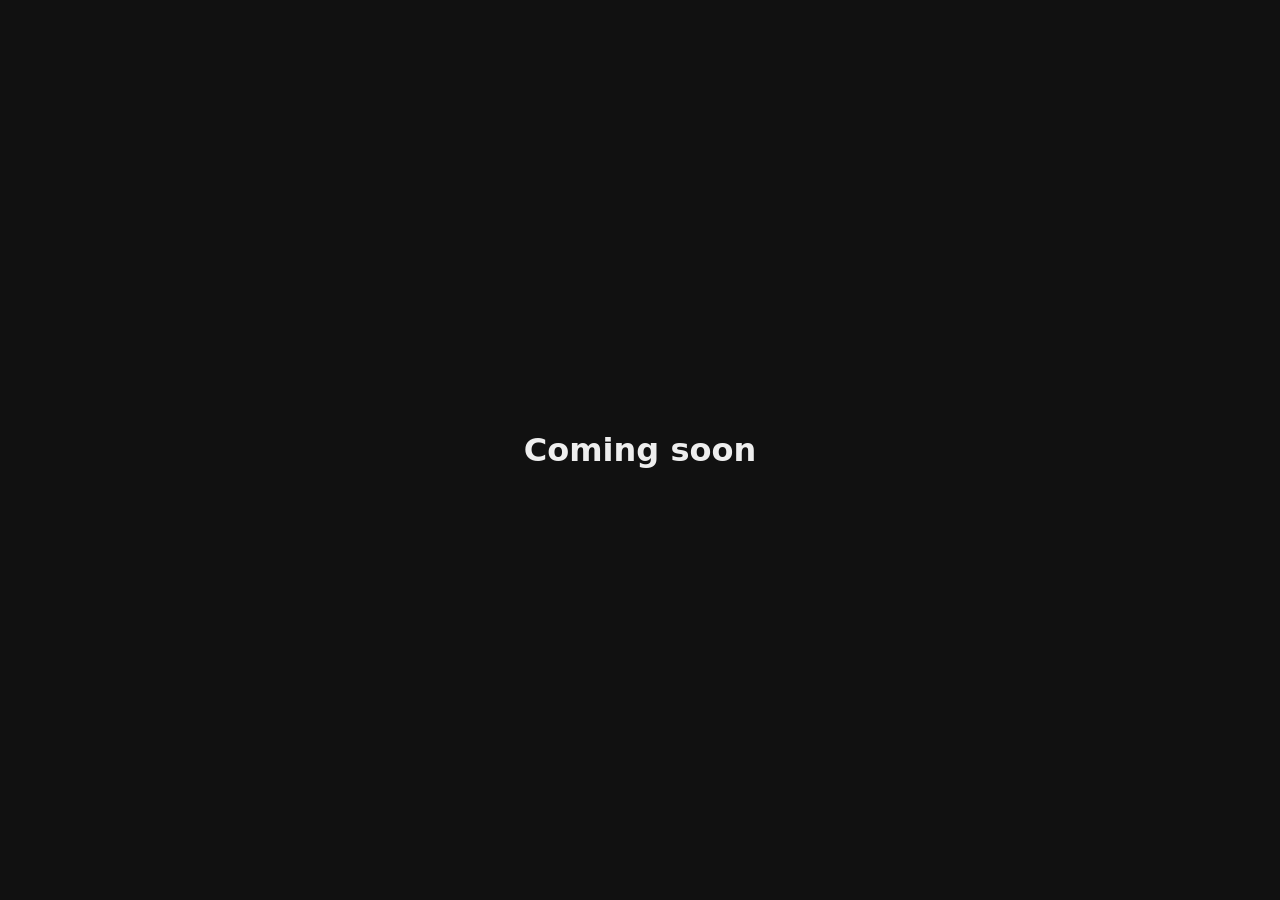
==== index.html @ 697ddcf0 "Placeholder site and custom domain" ====
<!doctype html>
<html lang="en"><head><meta charset="utf-8"><meta name="viewport" content="width=device-width,initial-scale=1"><title>HCOMS Inc</title>
<style>body{margin:0;min-height:100vh;display:flex;align-items:center;justify-content:center;font-family:system-ui,sans-serif;background:#111;color:#eee}</style></head>
<body><h1>Coming soon</h1></body></html>
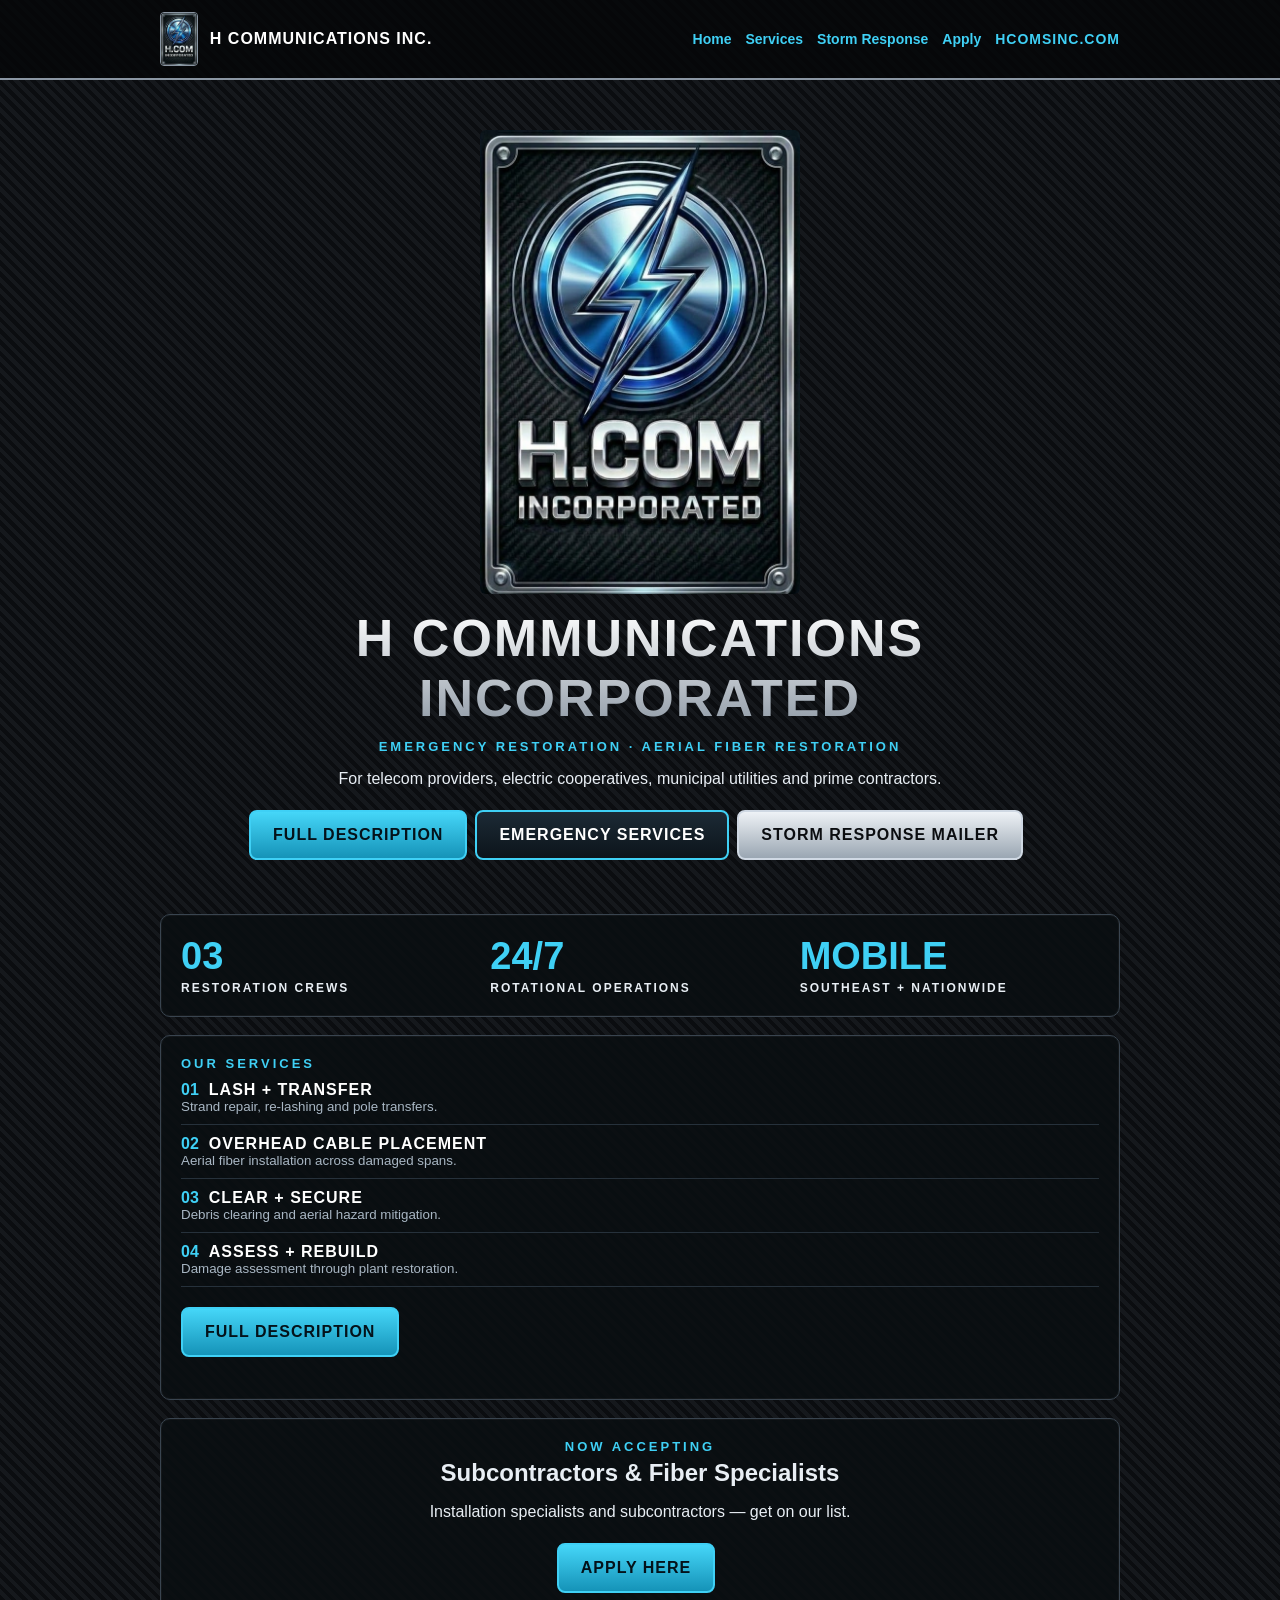
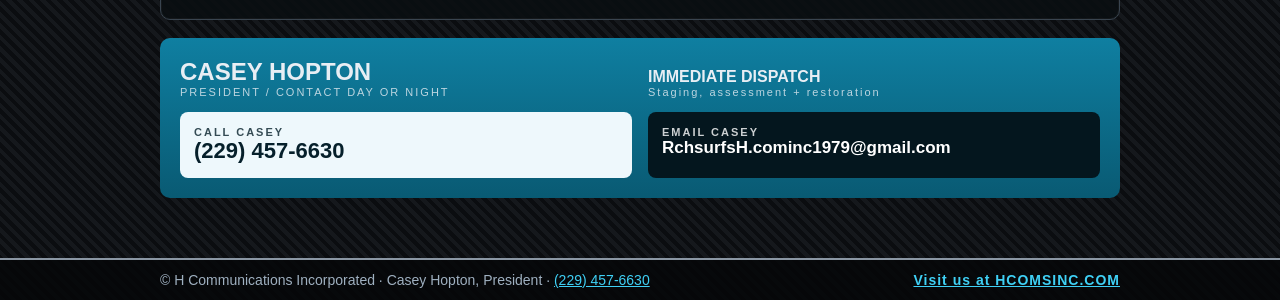
==== commit 2ebfa246: "Draft site: carbon fiber design, mailer, front page, description, apply" ====
--- a/index.html
+++ b/index.html
@@ -1,4 +1,2 @@
-<!doctype html>
-<html lang="en"><head><meta charset="utf-8"><meta name="viewport" content="width=device-width,initial-scale=1"><title>HCOMS Inc</title>
-<style>body{margin:0;min-height:100vh;display:flex;align-items:center;justify-content:center;font-family:system-ui,sans-serif;background:#111;color:#eee}</style></head>
-<body><h1>Coming soon</h1></body></html>
+<!doctype html><html lang="en"><head><meta charset="utf-8"><meta name="viewport" content="width=device-width,initial-scale=1"><meta name="robots" content="noindex"><title>Home | H Communications Incorporated</title><link rel="stylesheet" href="assets/style.css"></head><body>
+<header class="top"><div class="wrap"><a class="brand" href="index.html"><img src="assets/logo.jpg" alt="H.COM Incorporated logo"><span>H COMMUNICATIONS INC.</span></a><nav><a href="index.html">Home</a><a href="description.html">Services</a><a href="mailer.html">Storm Response</a><a href="apply.html">Apply</a><a class="domain" href="https://www.hcomsinc.com">HCOMSINC.COM</a></nav></div></header><main class="wrap"><section class="hero"><img src="assets/logo.jpg" alt="H.COM Incorporated"><h1>H Communications Incorporated</h1><div class="kicker">Emergency Restoration &middot; Aerial Fiber Restoration</div><p>For telecom providers, electric cooperatives, municipal utilities and prime contractors.</p><a class="btn primary" href="description.html">Full Description</a><a class="btn" href="description.html#storm">Emergency Services</a><a class="btn steel" href="mailer.html">Storm Response Mailer</a></section><div class="panel stats"><div><b>03</b><span>RESTORATION CREWS</span></div><div><b>24/7</b><span>ROTATIONAL OPERATIONS</span></div><div><b>MOBILE</b><span>SOUTHEAST + NATIONWIDE</span></div></div><section class="panel"><div class="kicker">Our Services</div><ol class="svc"><li><span class="num">01</span><b>LASH + TRANSFER</b><small>Strand repair, re-lashing and pole transfers.</small></li><li><span class="num">02</span><b>OVERHEAD CABLE PLACEMENT</b><small>Aerial fiber installation across damaged spans.</small></li><li><span class="num">03</span><b>CLEAR + SECURE</b><small>Debris clearing and aerial hazard mitigation.</small></li><li><span class="num">04</span><b>ASSESS + REBUILD</b><small>Damage assessment through plant restoration.</small></li></ol><p style="margin-top:14px"><a class="btn primary" href="description.html">Full Description</a></p></section><section class="panel" style="text-align:center"><div class="kicker">Now Accepting</div><h2>Subcontractors &amp; Fiber Specialists</h2><p>Installation specialists and subcontractors &mdash; get on our list.</p><a class="btn primary" href="apply.html">Apply Here</a></section><section class="contact"><div class="grid" style="align-items:end"><div><h2 style="margin:0">CASEY HOPTON</h2><small>PRESIDENT / CONTACT DAY OR NIGHT</small></div><div><b>IMMEDIATE DISPATCH</b><br><small>Staging, assessment + restoration</small></div></div><div class="grid" style="margin-top:14px"><a class="call" href="tel:+12294576630"><small>CALL CASEY</small>(229) 457-6630</a><a class="mail" href="mailto:rchsurfsh.cominc1979@gmail.com"><small>EMAIL CASEY</small>RchsurfsH.cominc1979@gmail.com</a></div></section></main><footer class="bot"><div class="wrap"><span>&copy; H Communications Incorporated &middot; Casey Hopton, President &middot; <a href="tel:+12294576630">(229) 457-6630</a></span><a class="domain" href="https://www.hcomsinc.com">Visit us at HCOMSINC.COM</a></div></footer></body></html>
--- a/assets/style.css
+++ b/assets/style.css
@@ -0,0 +1,44 @@
+:root{--cyan:#3fd0f5;--steel:#cfd8e3;--bg:#07090c}
+*{box-sizing:border-box}
+body{margin:0;font-family:"Segoe UI",Roboto,Arial,sans-serif;color:#e8eef4;background-color:#0b0d10;
+background-image:repeating-linear-gradient(45deg,#15181c 0 4px,#0b0d10 4px 8px),repeating-linear-gradient(-45deg,rgba(255,255,255,.03) 0 4px,transparent 4px 8px);background-blend-mode:normal}
+a{color:var(--cyan)}
+.wrap{max-width:1000px;margin:0 auto;padding:20px}
+header.top,footer.bot{background:rgba(5,7,9,.85);border-bottom:2px solid #8a96a3;}
+footer.bot{border-top:2px solid #8a96a3;border-bottom:0;margin-top:40px;font-size:14px;color:#9fb0c0}
+header.top .wrap,footer.bot .wrap{display:flex;align-items:center;justify-content:space-between;gap:12px;flex-wrap:wrap;padding:12px 20px}
+.brand{display:flex;align-items:center;gap:12px;text-decoration:none;color:#fff;font-weight:800;letter-spacing:1px}
+.brand img{height:54px;border:1px solid #8a96a3;border-radius:4px}
+nav a{margin-left:14px;text-decoration:none;font-weight:600;font-size:14px}
+.domain{font-weight:700;letter-spacing:1px}
+.panel{background:rgba(10,14,18,.88);border:1px solid #39444f;border-radius:10px;padding:20px;margin:18px 0;box-shadow:inset 0 0 0 1px rgba(255,255,255,.04)}
+h1,h2,h3{margin:.2em 0}
+.kicker{color:var(--cyan);letter-spacing:3px;font-size:13px;font-weight:700;text-transform:uppercase}
+.btn{display:inline-block;padding:14px 22px;border-radius:8px;font-weight:800;text-decoration:none;letter-spacing:1px;text-transform:uppercase;margin:6px 8px 6px 0;border:2px solid var(--cyan);color:#fff;background:linear-gradient(#1c2a35,#0c141b)}
+.btn.primary{background:linear-gradient(#45d6f8,#1593b8);color:#04121a}
+.btn.steel{background:linear-gradient(#eef2f6,#9aa6b2);color:#0b0d10;border-color:#cfd8e3}
+.grid{display:grid;grid-template-columns:repeat(auto-fit,minmax(260px,1fr));gap:16px}
+.stats{display:grid;grid-template-columns:repeat(3,1fr);gap:10px;text-align:left}
+.stats b{font-size:38px;color:var(--cyan);display:block}
+.stats span{font-size:12px;letter-spacing:2px;font-weight:700}
+ol.svc{list-style:none;padding:0;margin:0}
+ol.svc li{padding:10px 0;border-bottom:1px solid #26313b}
+ol.svc li b{color:#fff;letter-spacing:1px}
+ol.svc li small{display:block;color:#a9b7c4}
+.num{color:var(--cyan);font-weight:800;margin-right:10px}
+.hero{text-align:center;padding:30px 10px}
+.hero img{width:min(320px,70%);border-radius:6px}
+.hero h1{font-size:clamp(28px,5vw,52px);letter-spacing:2px;background:linear-gradient(#ffffff,#8f9aa6);-webkit-background-clip:text;color:transparent;text-transform:uppercase}
+.contact{background:linear-gradient(#0f7fa1,#095a73);border-radius:10px;padding:20px}
+.contact .grid a{display:block;padding:14px;border-radius:8px;text-decoration:none;font-size:22px;font-weight:800}
+.call{background:#eef8fc;color:#06202b}.mail{background:#04161e;color:#fff;font-size:17px!important;word-break:break-all}
+.contact small{display:block;font-size:11px;letter-spacing:2px;color:inherit;opacity:.8}
+form label{display:block;margin:12px 0 4px;font-weight:700;font-size:14px}
+form input,form select,form textarea{width:100%;padding:12px;border-radius:6px;border:1px solid #4a5764;background:#0d1217;color:#fff;font-size:16px}
+.todo{background:#5a3b00;color:#ffd77a;padding:2px 6px;border-radius:4px;font-size:12px}
+@media(max-width:640px){.stats{grid-template-columns:1fr}nav a{margin:0 10px 0 0}}
+/* mailer */
+.mailer-head{display:flex;justify-content:space-between;gap:20px;align-items:flex-start;flex-wrap:wrap}
+.mailer-head img{width:200px;border:1px solid var(--cyan)}
+.big{font-size:clamp(44px,9vw,84px);font-weight:900;line-height:.95;margin:10px 0}
+.big em{color:var(--cyan);font-style:normal}
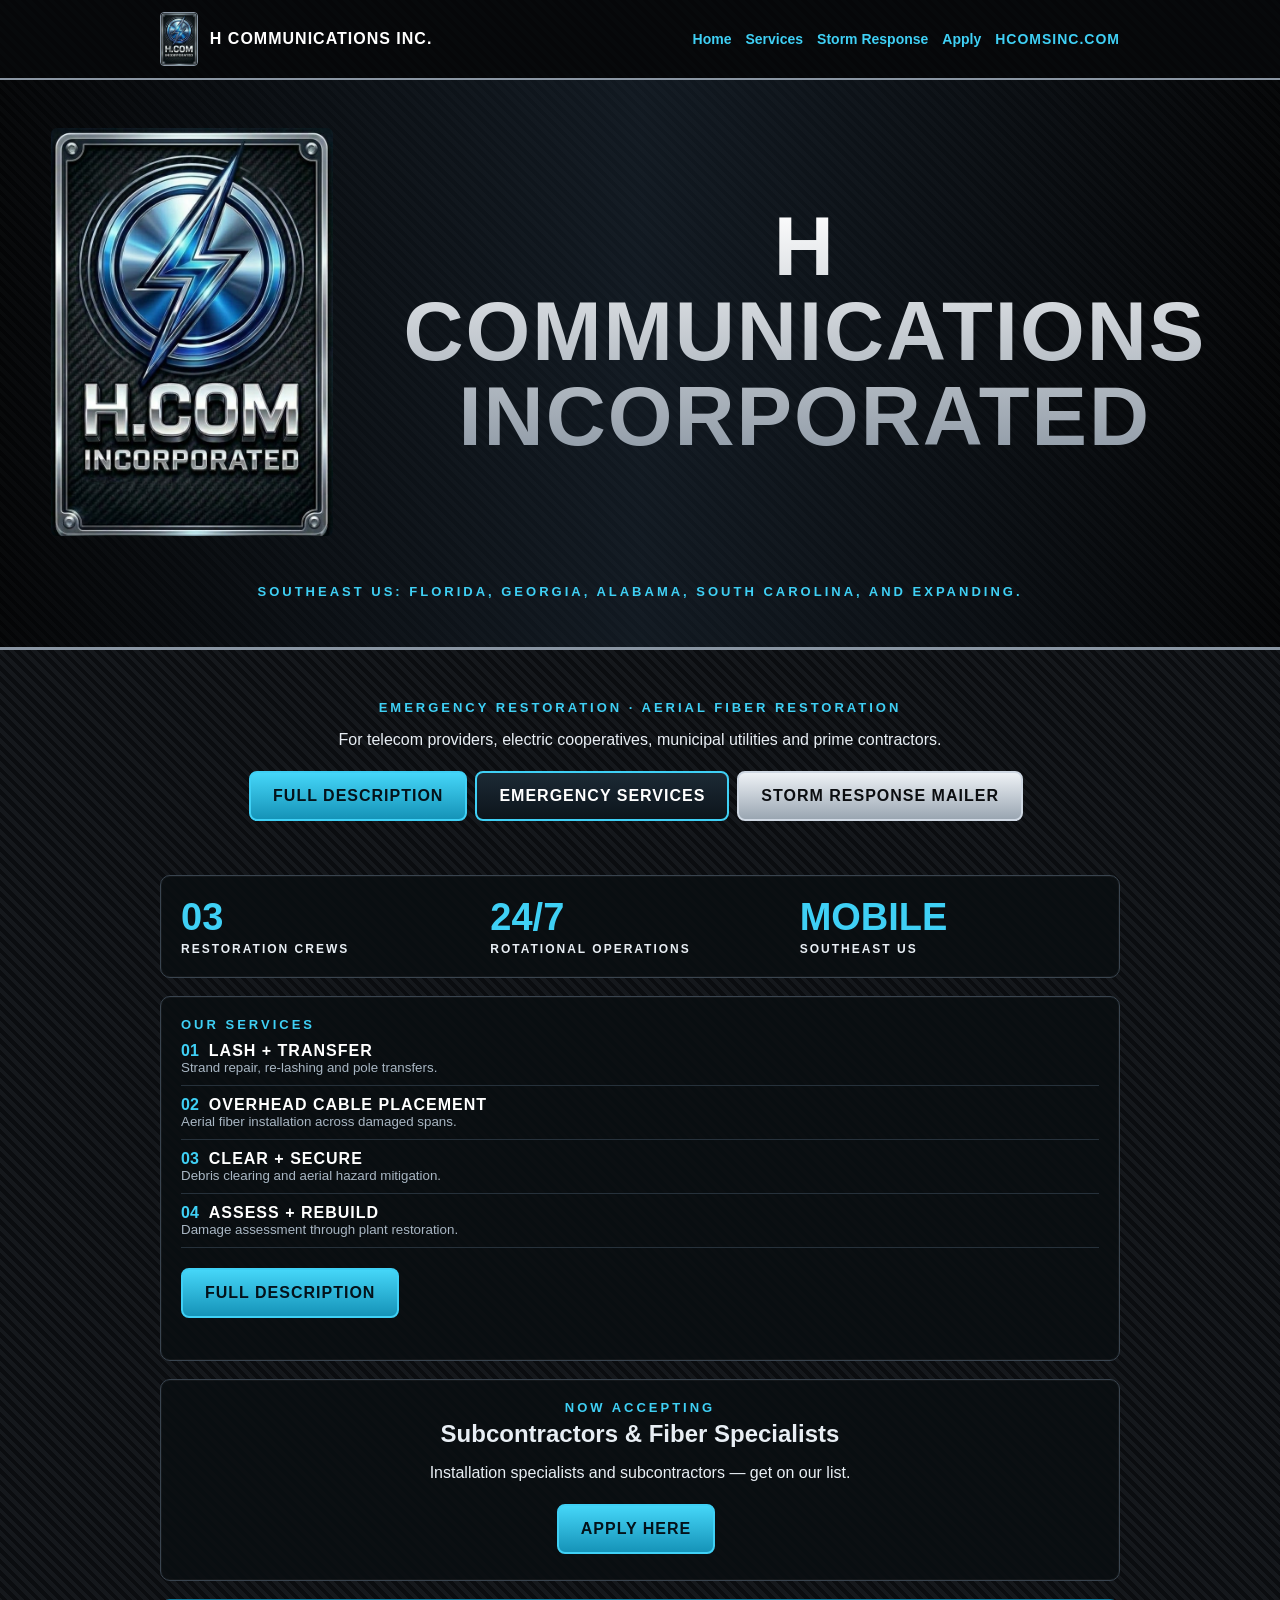
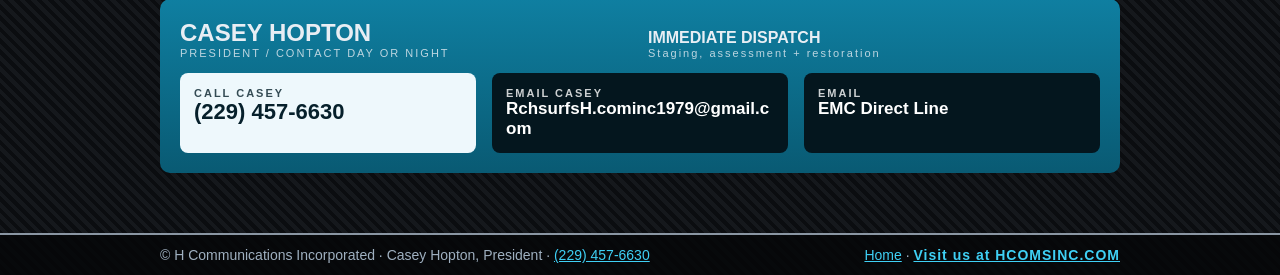
==== commit 15f295ab: "Go-live: full-width banner, Southeast coverage, EMC Direct Line, remove noindex" ====
--- a/index.html
+++ b/index.html
@@ -1,2 +1,2 @@
-<!doctype html><html lang="en"><head><meta charset="utf-8"><meta name="viewport" content="width=device-width,initial-scale=1"><meta name="robots" content="noindex"><title>Home | H Communications Incorporated</title><link rel="stylesheet" href="assets/style.css"></head><body>
-<header class="top"><div class="wrap"><a class="brand" href="index.html"><img src="assets/logo.jpg" alt="H.COM Incorporated logo"><span>H COMMUNICATIONS INC.</span></a><nav><a href="index.html">Home</a><a href="description.html">Services</a><a href="mailer.html">Storm Response</a><a href="apply.html">Apply</a><a class="domain" href="https://www.hcomsinc.com">HCOMSINC.COM</a></nav></div></header><main class="wrap"><section class="hero"><img src="assets/logo.jpg" alt="H.COM Incorporated"><h1>H Communications Incorporated</h1><div class="kicker">Emergency Restoration &middot; Aerial Fiber Restoration</div><p>For telecom providers, electric cooperatives, municipal utilities and prime contractors.</p><a class="btn primary" href="description.html">Full Description</a><a class="btn" href="description.html#storm">Emergency Services</a><a class="btn steel" href="mailer.html">Storm Response Mailer</a></section><div class="panel stats"><div><b>03</b><span>RESTORATION CREWS</span></div><div><b>24/7</b><span>ROTATIONAL OPERATIONS</span></div><div><b>MOBILE</b><span>SOUTHEAST + NATIONWIDE</span></div></div><section class="panel"><div class="kicker">Our Services</div><ol class="svc"><li><span class="num">01</span><b>LASH + TRANSFER</b><small>Strand repair, re-lashing and pole transfers.</small></li><li><span class="num">02</span><b>OVERHEAD CABLE PLACEMENT</b><small>Aerial fiber installation across damaged spans.</small></li><li><span class="num">03</span><b>CLEAR + SECURE</b><small>Debris clearing and aerial hazard mitigation.</small></li><li><span class="num">04</span><b>ASSESS + REBUILD</b><small>Damage assessment through plant restoration.</small></li></ol><p style="margin-top:14px"><a class="btn primary" href="description.html">Full Description</a></p></section><section class="panel" style="text-align:center"><div class="kicker">Now Accepting</div><h2>Subcontractors &amp; Fiber Specialists</h2><p>Installation specialists and subcontractors &mdash; get on our list.</p><a class="btn primary" href="apply.html">Apply Here</a></section><section class="contact"><div class="grid" style="align-items:end"><div><h2 style="margin:0">CASEY HOPTON</h2><small>PRESIDENT / CONTACT DAY OR NIGHT</small></div><div><b>IMMEDIATE DISPATCH</b><br><small>Staging, assessment + restoration</small></div></div><div class="grid" style="margin-top:14px"><a class="call" href="tel:+12294576630"><small>CALL CASEY</small>(229) 457-6630</a><a class="mail" href="mailto:rchsurfsh.cominc1979@gmail.com"><small>EMAIL CASEY</small>RchsurfsH.cominc1979@gmail.com</a></div></section></main><footer class="bot"><div class="wrap"><span>&copy; H Communications Incorporated &middot; Casey Hopton, President &middot; <a href="tel:+12294576630">(229) 457-6630</a></span><a class="domain" href="https://www.hcomsinc.com">Visit us at HCOMSINC.COM</a></div></footer></body></html>
+<!doctype html><html lang="en"><head><meta charset="utf-8"><meta name="viewport" content="width=device-width,initial-scale=1"><title>Home | H Communications Incorporated</title><link rel="stylesheet" href="assets/style.css"></head><body>
+<header class="top"><div class="wrap"><a class="brand" href="index.html"><img src="assets/logo.jpg" alt="H.COM Incorporated logo"><span>H COMMUNICATIONS INC.</span></a><nav><a href="index.html">Home</a><a href="description.html">Services</a><a href="mailer.html">Storm Response</a><a href="apply.html">Apply</a><a class="domain" href="index.html">HCOMSINC.COM</a></nav></div></header><section class="banner"><img src="assets/logo.jpg" alt="H.COM Incorporated logo"><h1>H Communications Incorporated</h1><div class="kicker">Southeast US: Florida, Georgia, Alabama, South Carolina, and expanding.</div></section><main class="wrap"><section class="hero"><div class="kicker">Emergency Restoration &middot; Aerial Fiber Restoration</div><p>For telecom providers, electric cooperatives, municipal utilities and prime contractors.</p><a class="btn primary" href="description.html">Full Description</a><a class="btn" href="description.html#storm">Emergency Services</a><a class="btn steel" href="mailer.html">Storm Response Mailer</a></section><div class="panel stats"><div><b>03</b><span>RESTORATION CREWS</span></div><div><b>24/7</b><span>ROTATIONAL OPERATIONS</span></div><div><b>MOBILE</b><span>SOUTHEAST US</span></div></div><section class="panel"><div class="kicker">Our Services</div><ol class="svc"><li><span class="num">01</span><b>LASH + TRANSFER</b><small>Strand repair, re-lashing and pole transfers.</small></li><li><span class="num">02</span><b>OVERHEAD CABLE PLACEMENT</b><small>Aerial fiber installation across damaged spans.</small></li><li><span class="num">03</span><b>CLEAR + SECURE</b><small>Debris clearing and aerial hazard mitigation.</small></li><li><span class="num">04</span><b>ASSESS + REBUILD</b><small>Damage assessment through plant restoration.</small></li></ol><p style="margin-top:14px"><a class="btn primary" href="description.html">Full Description</a></p></section><section class="panel" style="text-align:center"><div class="kicker">Now Accepting</div><h2>Subcontractors &amp; Fiber Specialists</h2><p>Installation specialists and subcontractors &mdash; get on our list.</p><a class="btn primary" href="apply.html">Apply Here</a></section><section class="contact"><div class="grid" style="align-items:end"><div><h2 style="margin:0">CASEY HOPTON</h2><small>PRESIDENT / CONTACT DAY OR NIGHT</small></div><div><b>IMMEDIATE DISPATCH</b><br><small>Staging, assessment + restoration</small></div></div><div class="grid" style="margin-top:14px"><a class="call" href="tel:+12294576630"><small>CALL CASEY</small>(229) 457-6630</a><a class="mail" href="mailto:rchsurfsh.cominc1979@gmail.com"><small>EMAIL CASEY</small>RchsurfsH.cominc1979@gmail.com</a><a class="mail" href="mailto:rchsurfsh.cominc1979@gmail.com"><small>EMAIL</small>EMC Direct Line</a></div></section></main><footer class="bot"><div class="wrap"><span>&copy; H Communications Incorporated &middot; Casey Hopton, President &middot; <a href="tel:+12294576630">(229) 457-6630</a></span><span><a href="index.html">Home</a> &middot; <a class="domain" href="index.html">Visit us at HCOMSINC.COM</a></span></div></footer></body></html>
--- a/assets/style.css
+++ b/assets/style.css
@@ -42,3 +42,7 @@
 .mailer-head img{width:200px;border:1px solid var(--cyan)}
 .big{font-size:clamp(44px,9vw,84px);font-weight:900;line-height:.95;margin:10px 0}
 .big em{color:var(--cyan);font-style:normal}
+.banner{width:100%;margin:0;padding:clamp(20px,4vw,48px) 4vw;display:flex;align-items:center;justify-content:center;gap:clamp(16px,4vw,48px);flex-wrap:wrap;text-align:center;background:linear-gradient(90deg,rgba(0,0,0,.6),rgba(20,30,40,.7),rgba(0,0,0,.6));border-bottom:3px solid #8a96a3}
+.banner img{width:clamp(180px,22vw,300px);border-radius:6px}
+.banner h1{flex:1 1 400px;font-size:clamp(34px,6.5vw,92px);line-height:1.02;letter-spacing:2px;text-transform:uppercase;background:linear-gradient(#fff,#8f9aa6);-webkit-background-clip:text;color:transparent;margin:0}
+.banner .kicker{flex-basis:100%}
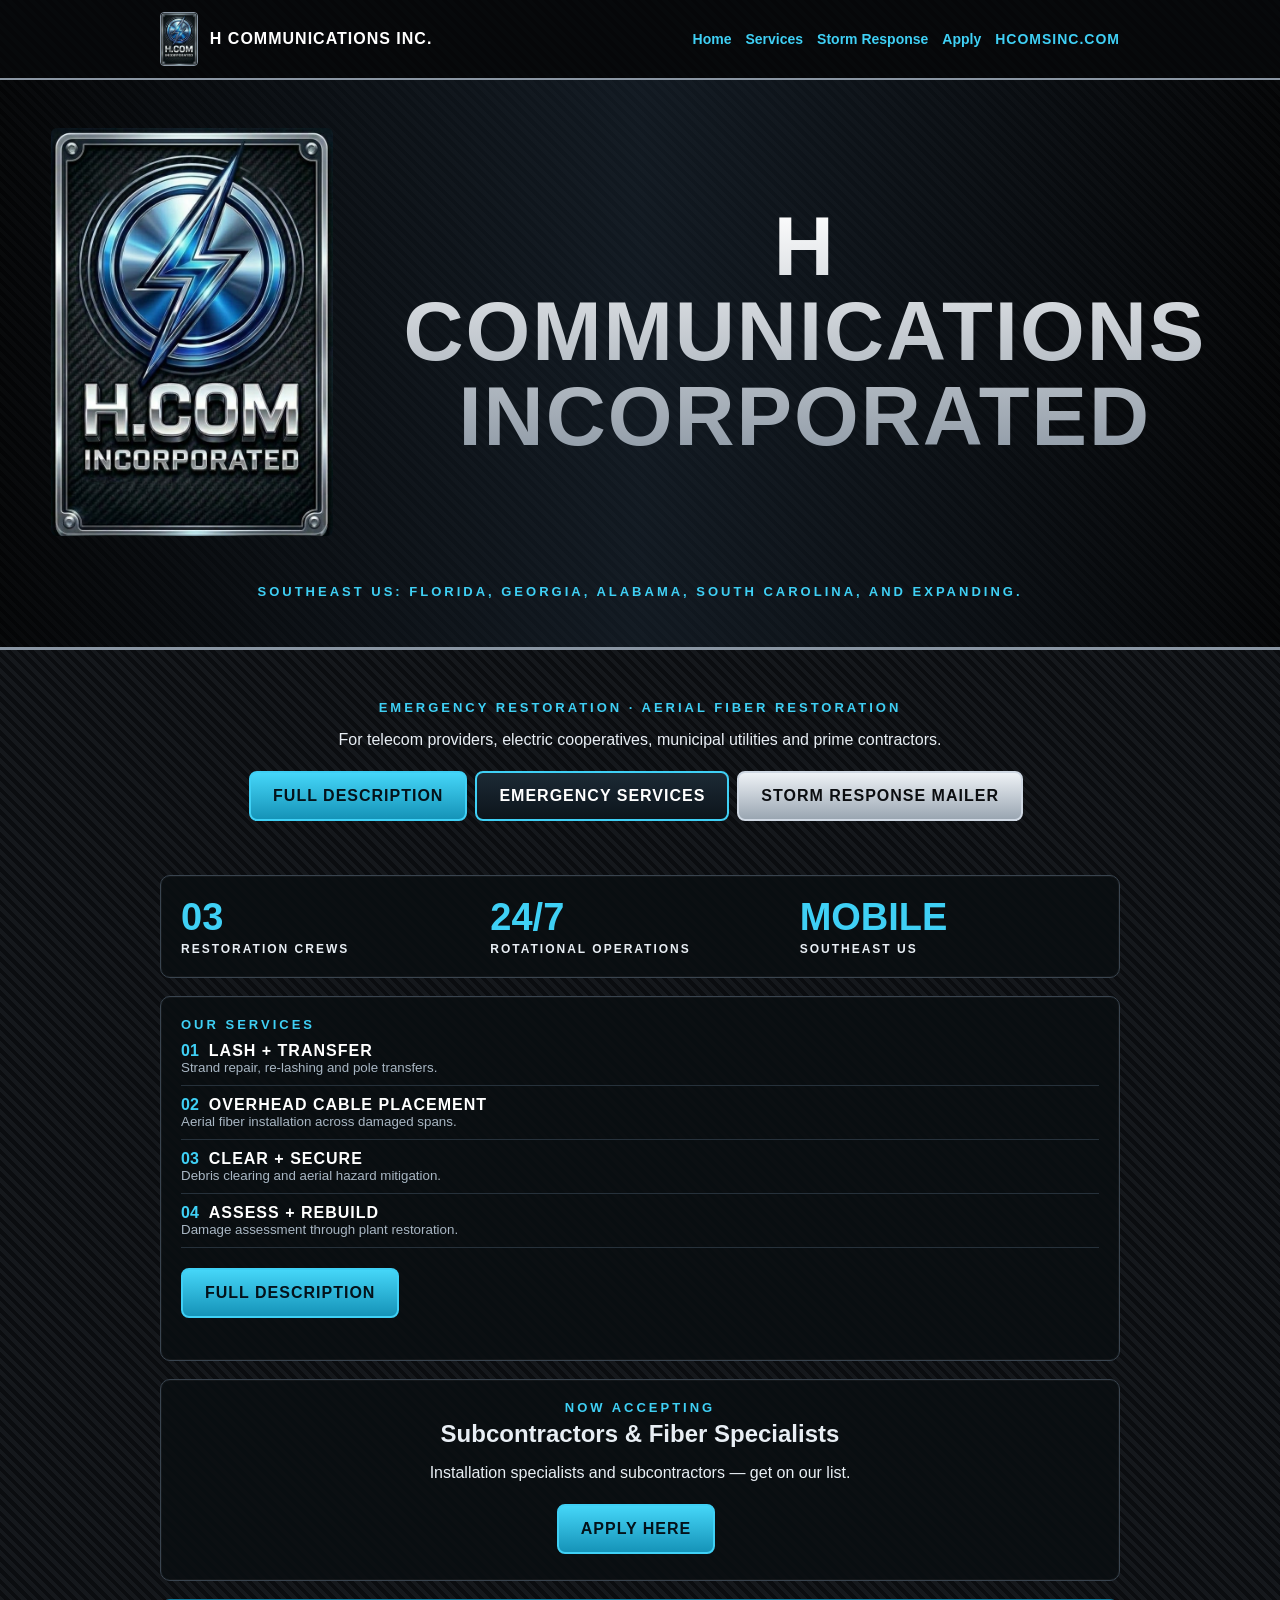
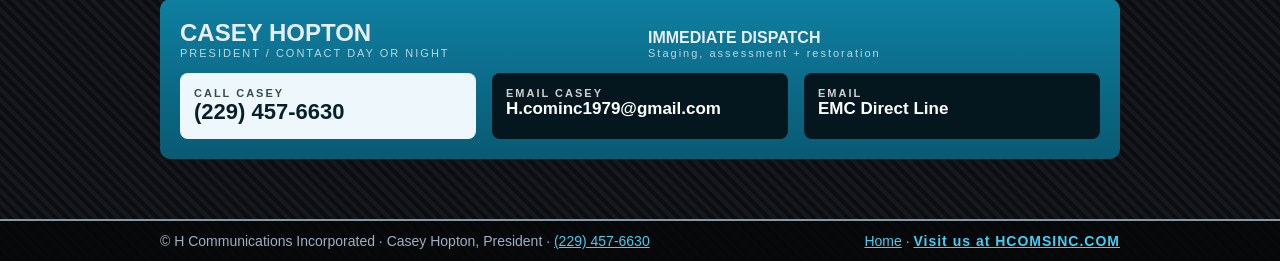
==== commit 64f7e426: "Update contact email to H.cominc1979@gmail.com" ====
--- a/index.html
+++ b/index.html
@@ -1,2 +1,2 @@
 <!doctype html><html lang="en"><head><meta charset="utf-8"><meta name="viewport" content="width=device-width,initial-scale=1"><title>Home | H Communications Incorporated</title><link rel="stylesheet" href="assets/style.css"></head><body>
-<header class="top"><div class="wrap"><a class="brand" href="index.html"><img src="assets/logo.jpg" alt="H.COM Incorporated logo"><span>H COMMUNICATIONS INC.</span></a><nav><a href="index.html">Home</a><a href="description.html">Services</a><a href="mailer.html">Storm Response</a><a href="apply.html">Apply</a><a class="domain" href="index.html">HCOMSINC.COM</a></nav></div></header><section class="banner"><img src="assets/logo.jpg" alt="H.COM Incorporated logo"><h1>H Communications Incorporated</h1><div class="kicker">Southeast US: Florida, Georgia, Alabama, South Carolina, and expanding.</div></section><main class="wrap"><section class="hero"><div class="kicker">Emergency Restoration &middot; Aerial Fiber Restoration</div><p>For telecom providers, electric cooperatives, municipal utilities and prime contractors.</p><a class="btn primary" href="description.html">Full Description</a><a class="btn" href="description.html#storm">Emergency Services</a><a class="btn steel" href="mailer.html">Storm Response Mailer</a></section><div class="panel stats"><div><b>03</b><span>RESTORATION CREWS</span></div><div><b>24/7</b><span>ROTATIONAL OPERATIONS</span></div><div><b>MOBILE</b><span>SOUTHEAST US</span></div></div><section class="panel"><div class="kicker">Our Services</div><ol class="svc"><li><span class="num">01</span><b>LASH + TRANSFER</b><small>Strand repair, re-lashing and pole transfers.</small></li><li><span class="num">02</span><b>OVERHEAD CABLE PLACEMENT</b><small>Aerial fiber installation across damaged spans.</small></li><li><span class="num">03</span><b>CLEAR + SECURE</b><small>Debris clearing and aerial hazard mitigation.</small></li><li><span class="num">04</span><b>ASSESS + REBUILD</b><small>Damage assessment through plant restoration.</small></li></ol><p style="margin-top:14px"><a class="btn primary" href="description.html">Full Description</a></p></section><section class="panel" style="text-align:center"><div class="kicker">Now Accepting</div><h2>Subcontractors &amp; Fiber Specialists</h2><p>Installation specialists and subcontractors &mdash; get on our list.</p><a class="btn primary" href="apply.html">Apply Here</a></section><section class="contact"><div class="grid" style="align-items:end"><div><h2 style="margin:0">CASEY HOPTON</h2><small>PRESIDENT / CONTACT DAY OR NIGHT</small></div><div><b>IMMEDIATE DISPATCH</b><br><small>Staging, assessment + restoration</small></div></div><div class="grid" style="margin-top:14px"><a class="call" href="tel:+12294576630"><small>CALL CASEY</small>(229) 457-6630</a><a class="mail" href="mailto:rchsurfsh.cominc1979@gmail.com"><small>EMAIL CASEY</small>RchsurfsH.cominc1979@gmail.com</a><a class="mail" href="mailto:rchsurfsh.cominc1979@gmail.com"><small>EMAIL</small>EMC Direct Line</a></div></section></main><footer class="bot"><div class="wrap"><span>&copy; H Communications Incorporated &middot; Casey Hopton, President &middot; <a href="tel:+12294576630">(229) 457-6630</a></span><span><a href="index.html">Home</a> &middot; <a class="domain" href="index.html">Visit us at HCOMSINC.COM</a></span></div></footer></body></html>
+<header class="top"><div class="wrap"><a class="brand" href="index.html"><img src="assets/logo.jpg" alt="H.COM Incorporated logo"><span>H COMMUNICATIONS INC.</span></a><nav><a href="index.html">Home</a><a href="description.html">Services</a><a href="mailer.html">Storm Response</a><a href="apply.html">Apply</a><a class="domain" href="index.html">HCOMSINC.COM</a></nav></div></header><section class="banner"><img src="assets/logo.jpg" alt="H.COM Incorporated logo"><h1>H Communications Incorporated</h1><div class="kicker">Southeast US: Florida, Georgia, Alabama, South Carolina, and expanding.</div></section><main class="wrap"><section class="hero"><div class="kicker">Emergency Restoration &middot; Aerial Fiber Restoration</div><p>For telecom providers, electric cooperatives, municipal utilities and prime contractors.</p><a class="btn primary" href="description.html">Full Description</a><a class="btn" href="description.html#storm">Emergency Services</a><a class="btn steel" href="mailer.html">Storm Response Mailer</a></section><div class="panel stats"><div><b>03</b><span>RESTORATION CREWS</span></div><div><b>24/7</b><span>ROTATIONAL OPERATIONS</span></div><div><b>MOBILE</b><span>SOUTHEAST US</span></div></div><section class="panel"><div class="kicker">Our Services</div><ol class="svc"><li><span class="num">01</span><b>LASH + TRANSFER</b><small>Strand repair, re-lashing and pole transfers.</small></li><li><span class="num">02</span><b>OVERHEAD CABLE PLACEMENT</b><small>Aerial fiber installation across damaged spans.</small></li><li><span class="num">03</span><b>CLEAR + SECURE</b><small>Debris clearing and aerial hazard mitigation.</small></li><li><span class="num">04</span><b>ASSESS + REBUILD</b><small>Damage assessment through plant restoration.</small></li></ol><p style="margin-top:14px"><a class="btn primary" href="description.html">Full Description</a></p></section><section class="panel" style="text-align:center"><div class="kicker">Now Accepting</div><h2>Subcontractors &amp; Fiber Specialists</h2><p>Installation specialists and subcontractors &mdash; get on our list.</p><a class="btn primary" href="apply.html">Apply Here</a></section><section class="contact"><div class="grid" style="align-items:end"><div><h2 style="margin:0">CASEY HOPTON</h2><small>PRESIDENT / CONTACT DAY OR NIGHT</small></div><div><b>IMMEDIATE DISPATCH</b><br><small>Staging, assessment + restoration</small></div></div><div class="grid" style="margin-top:14px"><a class="call" href="tel:+12294576630"><small>CALL CASEY</small>(229) 457-6630</a><a class="mail" href="mailto:H.cominc1979@gmail.com"><small>EMAIL CASEY</small>H.cominc1979@gmail.com</a><a class="mail" href="mailto:H.cominc1979@gmail.com"><small>EMAIL</small>EMC Direct Line</a></div></section></main><footer class="bot"><div class="wrap"><span>&copy; H Communications Incorporated &middot; Casey Hopton, President &middot; <a href="tel:+12294576630">(229) 457-6630</a></span><span><a href="index.html">Home</a> &middot; <a class="domain" href="index.html">Visit us at HCOMSINC.COM</a></span></div></footer></body></html>
